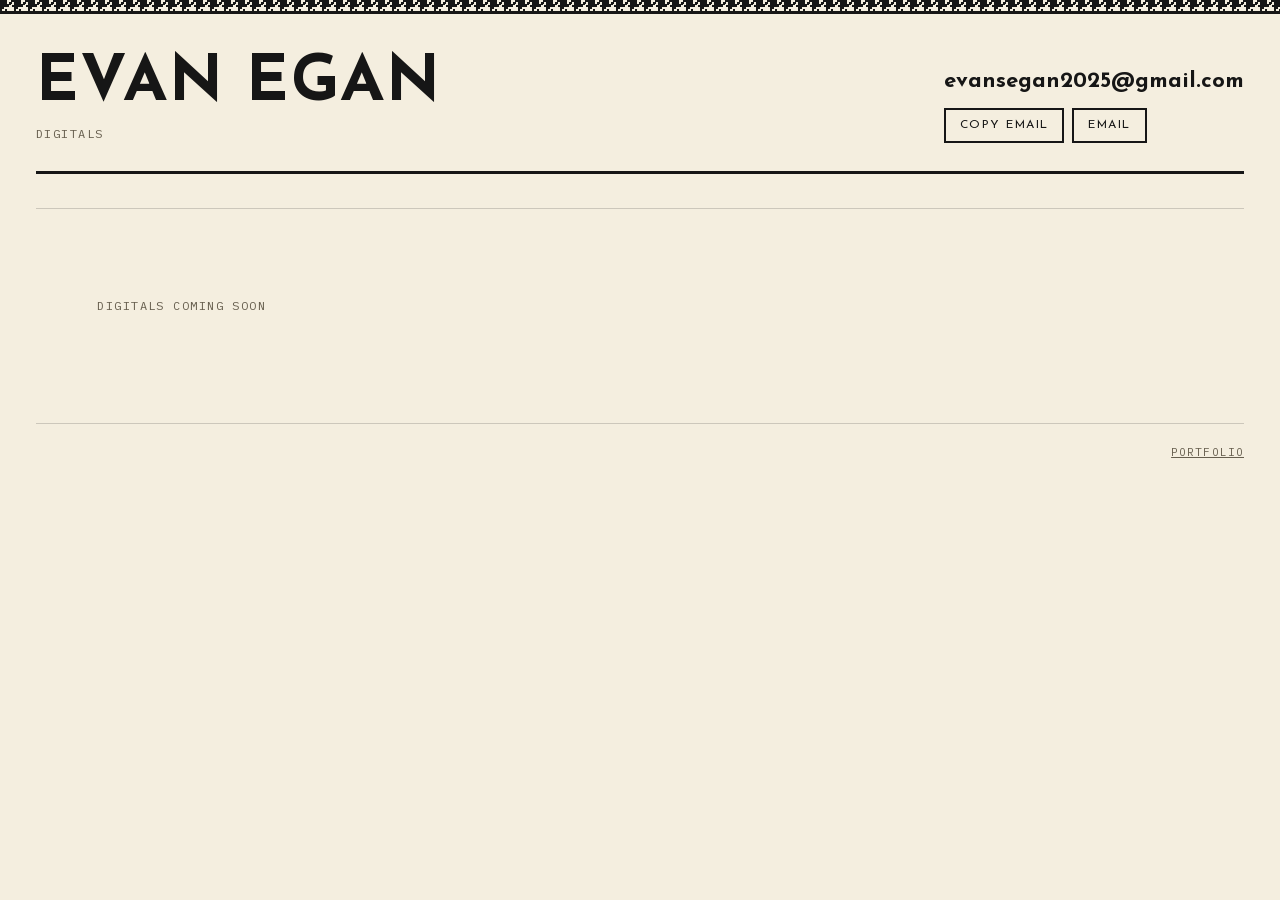
==== digitals/index.html @ afbad803 "Unlisted digitals page for agencies esegan.com/digitals/: name, stats, contact (copy or email) and t" ====
<!doctype html>
<html lang="en">
<head>
<meta charset="utf-8">
<meta name="viewport" content="width=device-width, initial-scale=1, viewport-fit=cover">
<!-- Unlisted: nothing on the site links here, and search engines are asked not to index it. -->
<meta name="robots" content="noindex, nofollow, noimageindex">
<title>Evan Egan | Digitals</title>
<meta name="theme-color" content="#f4eedf">
<link rel="icon" href="data:image/svg+xml,%3Csvg xmlns='http://www.w3.org/2000/svg' viewBox='0 0 64 64'%3E%3Crect width='64' height='64' rx='14' fill='%23161616'/%3E%3Ctext x='32' y='42' font-family='Georgia,serif' font-size='28' text-anchor='middle' fill='%23f4eedf'%3EEE%3C/text%3E%3C/svg%3E">
<link rel="stylesheet" href="../fonts.css?v=2">
<style>
:root{
  --paper:#f4eedf; --ink:#161616; --muted:#665e4e; --rule:rgba(22,22,22,.18); --cell:#e9e2d0; --accent:#b8301e;
  --f-title:'Josefin Sans',sans-serif; --f-mono:'IBM Plex Mono',ui-monospace,Menlo,monospace;
  --hound:url("data:image/svg+xml,%3Csvg xmlns='http://www.w3.org/2000/svg' width='8' height='8' viewBox='0 0 8 8' shape-rendering='crispEdges'%3E%3Cpath d='M0 0h4v1h-4zM6 0h2v1h-2zM0 1h4v1h-4zM5 1h2v1h-2zM0 2h6v1h-6zM0 3h5v1h-5zM7 3h1v1h-1zM0 4h2v1h-2zM0 5h1v1h-1zM3 5h1v1h-1zM2 6h2v1h-2zM1 7h2v1h-2z' fill='%23161616'/%3E%3C/svg%3E");
}
*{box-sizing:border-box}
html{-webkit-text-size-adjust:100%}
body{margin:0;background:var(--paper);color:var(--ink);font-family:var(--f-title);font-size:16px;line-height:1.5;-webkit-font-smoothing:antialiased}
.band{height:14px;background:var(--hound) 0 0/14px 14px;border-bottom:3px solid var(--ink)}
.wrap{max-width:1240px;margin:0 auto;padding:0 16px}
header{display:flex;flex-wrap:wrap;align-items:flex-end;justify-content:space-between;gap:20px 32px;padding:40px 0 28px;border-bottom:3px solid var(--ink)}
h1{margin:0;font-weight:700;text-transform:uppercase;letter-spacing:.02em;font-size:clamp(34px,7vw,64px);line-height:.95}
.kicker{margin:10px 0 0;font-family:var(--f-mono);font-size:12px;letter-spacing:.12em;text-transform:uppercase;color:var(--muted)}
.contact{display:flex;flex-direction:column;align-items:flex-start;gap:10px}
.email{font-weight:700;font-size:clamp(17px,2.2vw,22px);user-select:all;overflow-wrap:anywhere}
.acts{display:flex;flex-wrap:wrap;gap:8px}
.btn{display:inline-flex;align-items:center;gap:6px;font:inherit;font-size:12px;letter-spacing:.12em;text-transform:uppercase;padding:8px 14px;border:2px solid var(--ink);background:transparent;color:var(--ink);text-decoration:none;cursor:pointer;line-height:1.2}
.btn:hover{background:var(--ink);color:var(--paper)}
.btn:focus-visible,.shot:focus-visible{outline:2px solid var(--accent);outline-offset:3px}
.stats{display:flex;flex-wrap:wrap;gap:14px 40px;margin:0;padding:18px 0 16px;border-bottom:1px solid var(--rule)}
.stats dt{font-family:var(--f-mono);font-size:11px;letter-spacing:.12em;text-transform:uppercase;color:var(--muted)}
.stats dd{margin:4px 0 0;font-weight:700;font-size:18px;line-height:1.2}
.grid{list-style:none;margin:28px 0 0;padding:0;display:grid;grid-template-columns:repeat(auto-fill,minmax(min(100%,260px),1fr));gap:14px}
.shot{all:unset;box-sizing:border-box;display:block;width:100%;cursor:zoom-in;background:var(--cell);aspect-ratio:var(--cellr,2/3);position:relative;overflow:hidden}
.shot img{position:absolute;inset:0;width:100%;height:100%;object-fit:contain;display:block}
.cap{margin:6px 0 0;font-family:var(--f-mono);font-size:11px;letter-spacing:.08em;text-transform:uppercase;color:var(--muted)}
.empty{padding:60px 0;text-align:center;color:var(--muted);font-family:var(--f-mono);font-size:12px;letter-spacing:.12em;text-transform:uppercase}
footer{display:flex;justify-content:space-between;flex-wrap:wrap;gap:8px 20px;margin-top:48px;padding:20px 0 40px;border-top:1px solid var(--rule);font-family:var(--f-mono);font-size:11px;letter-spacing:.1em;text-transform:uppercase;color:var(--muted)}
footer a{color:inherit}
/* full-size view */
dialog{border:0;padding:0;margin:0;width:100vw;height:100dvh;max-width:none;max-height:none;background:rgba(14,13,11,.96);color:#f4eedf}
dialog[open]{display:grid;grid-template-rows:auto minmax(0,1fr) auto}
dialog::backdrop{background:transparent}
.lb-bar{display:flex;justify-content:space-between;align-items:center;gap:12px;padding:calc(env(safe-area-inset-top,0px) + 12px) 16px 12px}
.lb-stage{position:relative;min-height:0;margin:0 8px}
.lb-stage img{position:absolute;inset:0;width:100%;height:100%;object-fit:contain;display:block}
.lb-n,.lb-cap{font-family:var(--f-mono);font-size:12px;letter-spacing:.1em;text-transform:uppercase;color:rgba(244,238,223,.75)}
dialog .btn{border-color:#f4eedf;color:#f4eedf}
dialog .btn:hover{background:#f4eedf;color:var(--ink)}
dialog .btn:disabled{opacity:.3;cursor:default;background:transparent;color:#f4eedf}
@media (prefers-reduced-motion:no-preference){.shot img{transition:transform .4s cubic-bezier(.2,.7,.2,1)}.shot:hover img{transform:scale(1.02)}}
</style>
</head>
<body>
<script>
/*
  Digitals for agencies. Edit this block.

  Add photos with:   python3 tools/add-photos.py "/path/to/Digitals" --digitals
  That makes web copies in digitals/photos/ with all camera and GPS data stripped,
  and prints the lines for `photos` below (with each photo's shape filled in).
  Order them the way agencies expect: headshot, profile, full length front, side, back.

  Stats left empty are hidden.
*/
window.DIGITALS = {
  name: 'Evan Egan',
  taken: '',                       // e.g. 'November 2026'
  email: 'evansegan2025@gmail.com',
  location: '',                    // e.g. 'Santa Cruz, CA'
  stats: [
    ['Height', ''],
    ['Chest', ''],
    ['Waist', ''],
    ['Hips', ''],
    ['Inseam', ''],
    ['Shoe', ''],
    ['Hair', ''],
    ['Eyes', ''],
  ],
  // [number, 'what the shot is', width / height]
  photos: [
  ],
};
</script>

<div class="band" aria-hidden="true"></div>
<div class="wrap">
  <header>
    <div>
      <h1 id="name"></h1>
      <p class="kicker" id="kicker"></p>
    </div>
    <div class="contact">
      <span class="email" id="email"></span>
      <div class="acts"><button class="btn" id="copy" type="button">Copy email</button><a class="btn" id="mail" href="#">Email</a></div>
    </div>
  </header>
  <dl class="stats" id="stats"></dl>
  <ul class="grid" id="grid"></ul>
  <footer><span id="foot"></span><a href="../">Portfolio</a></footer>
</div>

<dialog id="lb" aria-label="Photo">
  <div class="lb-bar"><span class="lb-n" id="lbN"></span><button class="btn" id="lbClose" type="button">Close</button></div>
  <div class="lb-stage" id="lbStage"></div>
  <div class="lb-bar"><button class="btn" id="lbPrev" type="button" aria-label="Previous photo">&larr;</button><span class="lb-cap" id="lbCap"></span><button class="btn" id="lbNext" type="button" aria-label="Next photo">&rarr;</button></div>
</dialog>

<script>
(() => {
  'use strict';
  const D = window.DIGITALS, $ = s => document.querySelector(s);
  const esc = s => String(s ?? '').replace(/[&<>"']/g, c => ({ '&': '&amp;', '<': '&lt;', '>': '&gt;', '"': '&quot;', "'": '&#39;' }[c]));
  const pad = n => String(n).padStart(3, '0');
  const shots = (D.photos || []).map(([n, alt, ratio]) => ({ alt: alt || '', ratio: ratio || 2 / 3, lg: `photos/${pad(n)}-lg.jpg`, sm: `photos/${pad(n)}-sm.jpg` }));

  $('#name').textContent = D.name;
  $('#kicker').textContent = ['Digitals', D.taken, D.location].filter(Boolean).join(' · ');
  $('#email').textContent = D.email;
  $('#mail').href = `mailto:${D.email}?subject=${encodeURIComponent(D.name + ' digitals')}`;
  $('#foot').textContent = `${shots.length ? shots.length + ' photos, unretouched' : ''}`;

  const stats = (D.stats || []).filter(([, v]) => v);
  $('#stats').innerHTML = stats.map(([k, v]) => `<div><dt>${esc(k)}</dt><dd>${esc(v)}</dd></div>`).join('');
  $('#stats').hidden = !stats.length;

  // every cell takes the shape most of the photos share, and shows each photo whole (never cropped)
  if (shots.length) {
    const rs = shots.map(s => s.ratio).sort((a, b) => a - b);
    document.documentElement.style.setProperty('--cellr', rs[Math.floor(rs.length / 2)]);
  }
  $('#grid').innerHTML = shots.length
    ? shots.map((s, i) => `<li><button class="shot" type="button" data-i="${i}" aria-label="View larger: ${esc(s.alt || 'photo ' + (i + 1))}"><img src="${s.sm}" srcset="${s.sm} 720w, ${s.lg} 1600w" sizes="(min-width: 1240px) 300px, (min-width: 600px) 45vw, 100vw" alt="${esc(s.alt)}" loading="${i < 4 ? 'eager' : 'lazy'}" decoding="async"></button>${s.alt ? `<p class="cap">${esc(s.alt)}</p>` : ''}</li>`).join('')
    : '<li class="empty">Digitals coming soon</li>';

  async function copy(btn) {
    const label = 'Copy email';
    try { await navigator.clipboard.writeText(D.email); btn.textContent = 'Copied'; }
    catch (e) { const r = document.createRange(); r.selectNodeContents($('#email')); const s = getSelection(); s.removeAllRanges(); s.addRange(r); btn.textContent = 'Selected, copy it'; }
    setTimeout(() => { btn.textContent = label; }, 1800);
  }
  $('#copy').addEventListener('click', e => copy(e.currentTarget));

  // full-size view
  const lb = $('#lb');
  let cur = -1, opener = null;
  function show(i) {
    cur = i; const s = shots[i];
    $('#lbStage').innerHTML = `<img src="${s.lg}" alt="${esc(s.alt)}">`;
    $('#lbN').textContent = `${i + 1} / ${shots.length}`;
    $('#lbCap').textContent = s.alt;
    $('#lbPrev').disabled = i <= 0;
    $('#lbNext').disabled = i >= shots.length - 1;
  }
  function open(i, from) { opener = from; show(i); if (!lb.open) lb.showModal(); $('#lbClose').focus(); }
  function close() { lb.close(); }
  lb.addEventListener('close', () => { $('#lbStage').innerHTML = ''; if (opener) opener.focus(); });
  $('#grid').addEventListener('click', e => { const b = e.target.closest('.shot'); if (b) open(+b.dataset.i, b); });
  $('#lbClose').addEventListener('click', close);
  $('#lbPrev').addEventListener('click', () => cur > 0 && show(cur - 1));
  $('#lbNext').addEventListener('click', () => cur < shots.length - 1 && show(cur + 1));
  lb.addEventListener('click', e => { if (e.target === lb || e.target.id === 'lbStage') close(); });
  lb.addEventListener('keydown', e => {
    if (e.key === 'ArrowRight' && cur < shots.length - 1) show(cur + 1);
    else if (e.key === 'ArrowLeft' && cur > 0) show(cur - 1);
  });
  let x = null;
  lb.addEventListener('touchstart', e => { x = e.touches[0].clientX; }, { passive: true });
  lb.addEventListener('touchend', e => {
    if (x === null) return; const dx = e.changedTouches[0].clientX - x; x = null;
    if (dx < -45 && cur < shots.length - 1) show(cur + 1); else if (dx > 45 && cur > 0) show(cur - 1);
  });
})();
</script>
</body>
</html>
---- fonts.css ----
/* Self-hosted Google Fonts (SIL Open Font License), latin subset. */
@font-face {
  font-family: 'Archivo';
  font-style: normal;
  font-weight: 400 800;
  font-stretch: 62% 125%;
  font-display: swap;
  src: url(assets/fonts/Archivo-normal-400_800.woff2) format('woff2');
  unicode-range: U+0000-00FF, U+0131, U+0152-0153, U+02BB-02BC, U+02C6, U+02DA, U+02DC, U+0304, U+0308, U+0329, U+2000-206F, U+20AC, U+2122, U+2191, U+2193, U+2212, U+2215, U+FEFF, U+FFFD;
}
@font-face {
  font-family: 'Caveat';
  font-style: normal;
  font-weight: 500 700;
  font-display: swap;
  src: url(assets/fonts/Caveat-normal-500_700.woff2) format('woff2');
  unicode-range: U+0000-00FF, U+0131, U+0152-0153, U+02BB-02BC, U+02C6, U+02DA, U+02DC, U+0304, U+0308, U+0329, U+2000-206F, U+20AC, U+2122, U+2191, U+2193, U+2212, U+2215, U+FEFF, U+FFFD;
}
@font-face {
  font-family: 'IBM Plex Mono';
  font-style: normal;
  font-weight: 400;
  font-display: swap;
  src: url(assets/fonts/IBMPlexMono-normal-400.woff2) format('woff2');
  unicode-range: U+0000-00FF, U+0131, U+0152-0153, U+02BB-02BC, U+02C6, U+02DA, U+02DC, U+0304, U+0308, U+0329, U+2000-206F, U+20AC, U+2122, U+2191, U+2193, U+2212, U+2215, U+FEFF, U+FFFD;
}
@font-face {
  font-family: 'IBM Plex Mono';
  font-style: normal;
  font-weight: 500;
  font-display: swap;
  src: url(assets/fonts/IBMPlexMono-normal-500.woff2) format('woff2');
  unicode-range: U+0000-00FF, U+0131, U+0152-0153, U+02BB-02BC, U+02C6, U+02DA, U+02DC, U+0304, U+0308, U+0329, U+2000-206F, U+20AC, U+2122, U+2191, U+2193, U+2212, U+2215, U+FEFF, U+FFFD;
}
@font-face {
  font-family: 'Josefin Sans';
  font-style: normal;
  font-weight: 400 700;
  font-display: swap;
  src: url(assets/fonts/JosefinSans-normal-400_700.woff2) format('woff2');
  unicode-range: U+0000-00FF, U+0131, U+0152-0153, U+02BB-02BC, U+02C6, U+02DA, U+02DC, U+0304, U+0308, U+0329, U+2000-206F, U+20AC, U+2122, U+2191, U+2193, U+2212, U+2215, U+FEFF, U+FFFD;
}
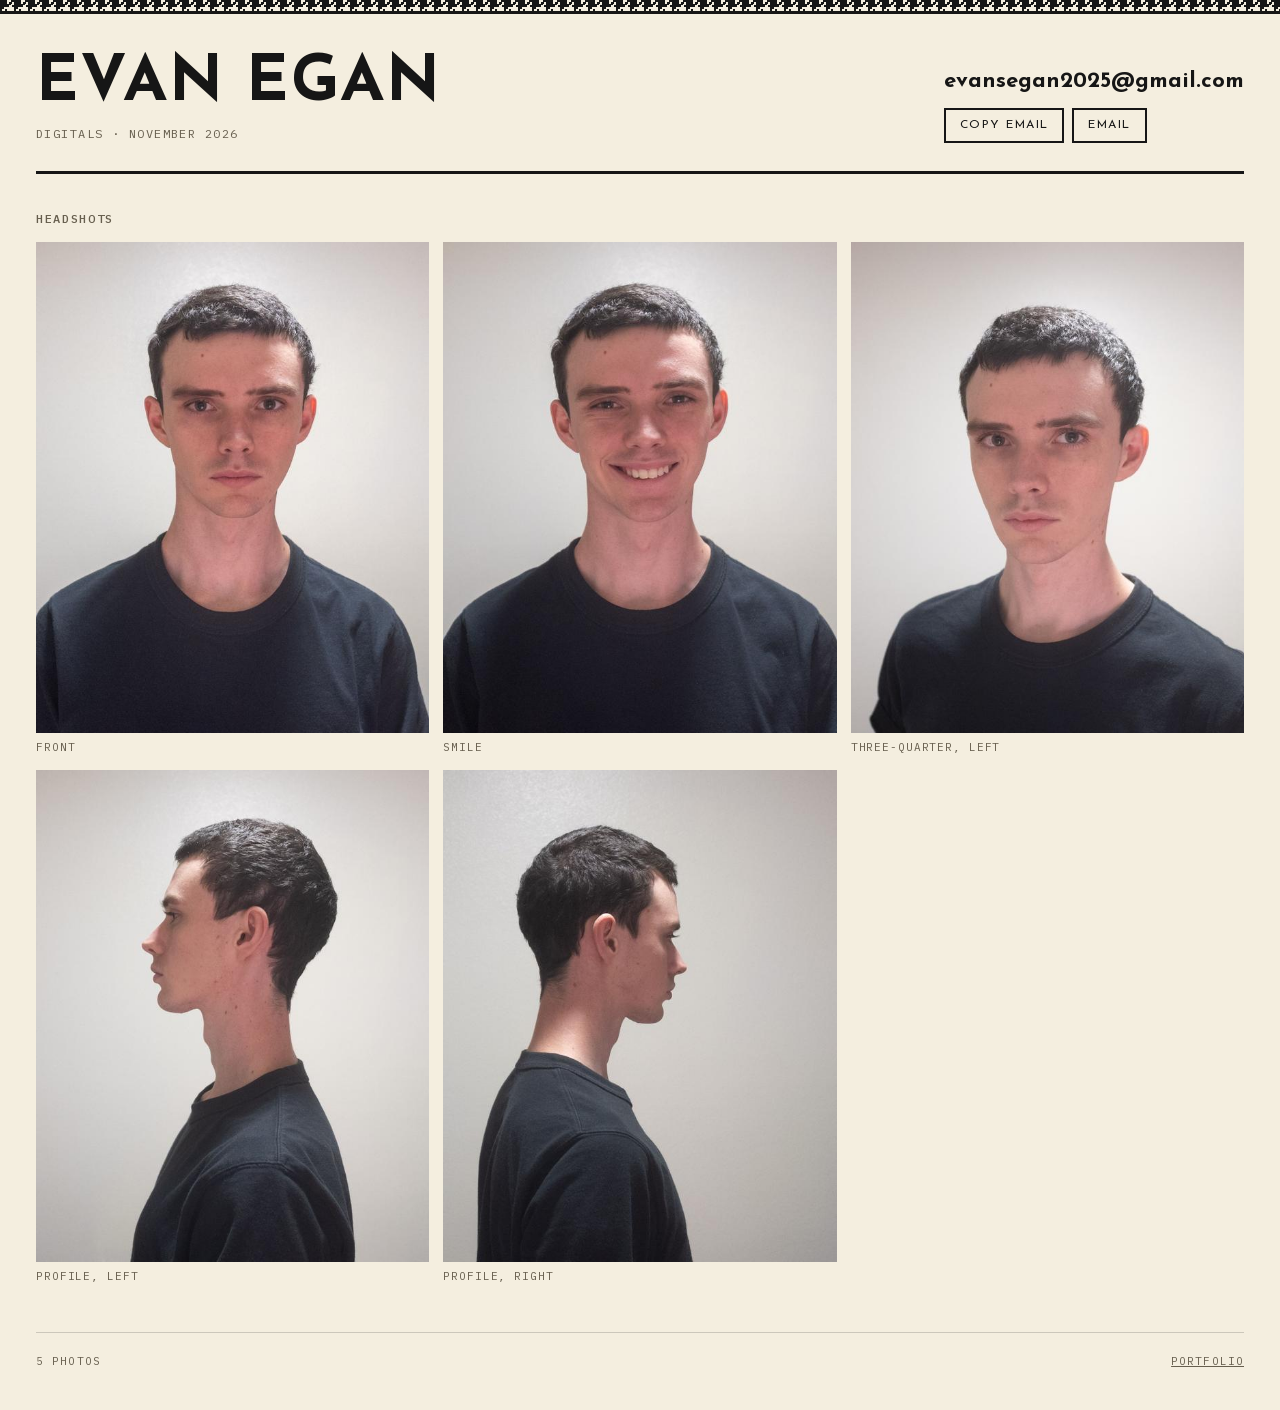
==== commit 8bc0b2fd: "Digitals: five headshots, in sections - Headshots: front, smile, three-quarter left, profile left an" ====
--- a/digitals/index.html
+++ b/digitals/index.html
@@ -16,6 +16,7 @@
   --hound:url("data:image/svg+xml,%3Csvg xmlns='http://www.w3.org/2000/svg' width='8' height='8' viewBox='0 0 8 8' shape-rendering='crispEdges'%3E%3Cpath d='M0 0h4v1h-4zM6 0h2v1h-2zM0 1h4v1h-4zM5 1h2v1h-2zM0 2h6v1h-6zM0 3h5v1h-5zM7 3h1v1h-1zM0 4h2v1h-2zM0 5h1v1h-1zM3 5h1v1h-1zM2 6h2v1h-2zM1 7h2v1h-2z' fill='%23161616'/%3E%3C/svg%3E");
 }
 *{box-sizing:border-box}
+[hidden]{display:none!important}
 html{-webkit-text-size-adjust:100%}
 body{margin:0;background:var(--paper);color:var(--ink);font-family:var(--f-title);font-size:16px;line-height:1.5;-webkit-font-smoothing:antialiased}
 .band{height:14px;background:var(--hound) 0 0/14px 14px;border-bottom:3px solid var(--ink)}
@@ -32,11 +33,13 @@
 .stats{display:flex;flex-wrap:wrap;gap:14px 40px;margin:0;padding:18px 0 16px;border-bottom:1px solid var(--rule)}
 .stats dt{font-family:var(--f-mono);font-size:11px;letter-spacing:.12em;text-transform:uppercase;color:var(--muted)}
 .stats dd{margin:4px 0 0;font-weight:700;font-size:18px;line-height:1.2}
-.grid{list-style:none;margin:28px 0 0;padding:0;display:grid;grid-template-columns:repeat(auto-fill,minmax(min(100%,260px),1fr));gap:14px}
-.shot{all:unset;box-sizing:border-box;display:block;width:100%;cursor:zoom-in;background:var(--cell);aspect-ratio:var(--cellr,2/3);position:relative;overflow:hidden}
+.sec{margin-top:36px}
+.sec h2{margin:0 0 14px;font-family:var(--f-mono);font-weight:500;font-size:12px;letter-spacing:.14em;text-transform:uppercase;color:var(--muted)}
+.grid{list-style:none;margin:0;padding:0;display:grid;grid-template-columns:repeat(auto-fill,minmax(min(100%,300px),1fr));gap:14px}
+.shot{all:unset;box-sizing:border-box;display:block;width:100%;cursor:zoom-in;background:var(--cell);aspect-ratio:var(--cellr,.8);position:relative;overflow:hidden}
 .shot img{position:absolute;inset:0;width:100%;height:100%;object-fit:contain;display:block}
 .cap{margin:6px 0 0;font-family:var(--f-mono);font-size:11px;letter-spacing:.08em;text-transform:uppercase;color:var(--muted)}
-.empty{padding:60px 0;text-align:center;color:var(--muted);font-family:var(--f-mono);font-size:12px;letter-spacing:.12em;text-transform:uppercase}
+.empty{list-style:none;padding:60px 0;text-align:center;color:var(--muted);font-family:var(--f-mono);font-size:12px;letter-spacing:.12em;text-transform:uppercase}
 footer{display:flex;justify-content:space-between;flex-wrap:wrap;gap:8px 20px;margin-top:48px;padding:20px 0 40px;border-top:1px solid var(--rule);font-family:var(--f-mono);font-size:11px;letter-spacing:.1em;text-transform:uppercase;color:var(--muted)}
 footer a{color:inherit}
 /* full-size view */
@@ -61,13 +64,14 @@
   Add photos with:   python3 tools/add-photos.py "/path/to/Digitals" --digitals
   That makes web copies in digitals/photos/ with all camera and GPS data stripped,
   and prints the lines for `photos` below (with each photo's shape filled in).
-  Order them the way agencies expect: headshot, profile, full length front, side, back.
+  A line with just a heading in quotes starts a new section, e.g. 'Headshots' or 'Full length'.
+  Each section's grid takes the shape of its own photos.
 
   Stats left empty are hidden.
 */
 window.DIGITALS = {
   name: 'Evan Egan',
-  taken: '',                       // e.g. 'November 2026'
+  taken: 'November 2026',
   email: 'evansegan2025@gmail.com',
   location: '',                    // e.g. 'Santa Cruz, CA'
   stats: [
@@ -80,8 +84,14 @@
     ['Hair', ''],
     ['Eyes', ''],
   ],
-  // [number, 'what the shot is', width / height]
+  // 'Section heading', then [number, 'what the shot is', width / height]
   photos: [
+    'Headshots',
+    [1, 'Front', 0.8],
+    [2, 'Smile', 0.8],
+    [3, 'Three-quarter, left', 0.8],
+    [4, 'Profile, left', 0.8],
+    [5, 'Profile, right', 0.8],
   ],
 };
 </script>
@@ -99,7 +109,7 @@
     </div>
   </header>
   <dl class="stats" id="stats"></dl>
-  <ul class="grid" id="grid"></ul>
+  <div id="grid"></div>
   <footer><span id="foot"></span><a href="../">Portfolio</a></footer>
 </div>
 
@@ -115,26 +125,33 @@
   const D = window.DIGITALS, $ = s => document.querySelector(s);
   const esc = s => String(s ?? '').replace(/[&<>"']/g, c => ({ '&': '&amp;', '<': '&lt;', '>': '&gt;', '"': '&quot;', "'": '&#39;' }[c]));
   const pad = n => String(n).padStart(3, '0');
-  const shots = (D.photos || []).map(([n, alt, ratio]) => ({ alt: alt || '', ratio: ratio || 2 / 3, lg: `photos/${pad(n)}-lg.jpg`, sm: `photos/${pad(n)}-sm.jpg` }));
+  // a heading string starts a section; every other entry is [number, caption, width / height]
+  const secs = [], shots = [];
+  (D.photos || []).forEach(e => {
+    if (typeof e === 'string') { secs.push({ h: e, list: [] }); return; }
+    if (!secs.length) secs.push({ h: '', list: [] });
+    const [n, alt, ratio] = e, sec = secs[secs.length - 1];
+    const s = { alt: alt || '', sec: sec.h, ratio: ratio || .8, i: shots.length, lg: `photos/${pad(n)}-lg.jpg`, sm: `photos/${pad(n)}-sm.jpg` };
+    sec.list.push(s); shots.push(s);
+  });
+  const label = s => [s.sec, s.alt].filter(Boolean).join(', ');
 
   $('#name').textContent = D.name;
   $('#kicker').textContent = ['Digitals', D.taken, D.location].filter(Boolean).join(' · ');
   $('#email').textContent = D.email;
   $('#mail').href = `mailto:${D.email}?subject=${encodeURIComponent(D.name + ' digitals')}`;
-  $('#foot').textContent = `${shots.length ? shots.length + ' photos, unretouched' : ''}`;
+  $('#foot').textContent = shots.length ? `${shots.length} photo${shots.length === 1 ? '' : 's'}` : '';
 
   const stats = (D.stats || []).filter(([, v]) => v);
   $('#stats').innerHTML = stats.map(([k, v]) => `<div><dt>${esc(k)}</dt><dd>${esc(v)}</dd></div>`).join('');
   $('#stats').hidden = !stats.length;
 
-  // every cell takes the shape most of the photos share, and shows each photo whole (never cropped)
-  if (shots.length) {
-    const rs = shots.map(s => s.ratio).sort((a, b) => a - b);
-    document.documentElement.style.setProperty('--cellr', rs[Math.floor(rs.length / 2)]);
-  }
+  // each section's cells take the shape most of its photos share, and show every photo whole (never cropped)
+  const median = list => { const rs = list.map(s => s.ratio).sort((a, b) => a - b); return rs[Math.floor(rs.length / 2)]; };
+  const cell = s => `<li><button class="shot" type="button" data-i="${s.i}" aria-label="View larger: ${esc(label(s) || 'photo ' + (s.i + 1))}"><img src="${s.sm}" srcset="${s.sm} 720w, ${s.lg} 2000w" sizes="(min-width: 1240px) 400px, (min-width: 660px) 45vw, 100vw" alt="${esc(label(s))}" loading="${s.i < 4 ? 'eager' : 'lazy'}" decoding="async"></button>${s.alt ? `<p class="cap">${esc(s.alt)}</p>` : ''}</li>`;
   $('#grid').innerHTML = shots.length
-    ? shots.map((s, i) => `<li><button class="shot" type="button" data-i="${i}" aria-label="View larger: ${esc(s.alt || 'photo ' + (i + 1))}"><img src="${s.sm}" srcset="${s.sm} 720w, ${s.lg} 1600w" sizes="(min-width: 1240px) 300px, (min-width: 600px) 45vw, 100vw" alt="${esc(s.alt)}" loading="${i < 4 ? 'eager' : 'lazy'}" decoding="async"></button>${s.alt ? `<p class="cap">${esc(s.alt)}</p>` : ''}</li>`).join('')
-    : '<li class="empty">Digitals coming soon</li>';
+    ? secs.filter(g => g.list.length).map(g => `<section class="sec">${g.h ? `<h2>${esc(g.h)}</h2>` : ''}<ul class="grid" style="--cellr:${median(g.list)}">${g.list.map(cell).join('')}</ul></section>`).join('')
+    : '<p class="empty">Digitals coming soon</p>';
 
   async function copy(btn) {
     const label = 'Copy email';
@@ -149,9 +166,9 @@
   let cur = -1, opener = null;
   function show(i) {
     cur = i; const s = shots[i];
-    $('#lbStage').innerHTML = `<img src="${s.lg}" alt="${esc(s.alt)}">`;
+    $('#lbStage').innerHTML = `<img src="${s.lg}" alt="${esc(label(s))}">`;
     $('#lbN').textContent = `${i + 1} / ${shots.length}`;
-    $('#lbCap').textContent = s.alt;
+    $('#lbCap').textContent = label(s);
     $('#lbPrev').disabled = i <= 0;
     $('#lbNext').disabled = i >= shots.length - 1;
   }
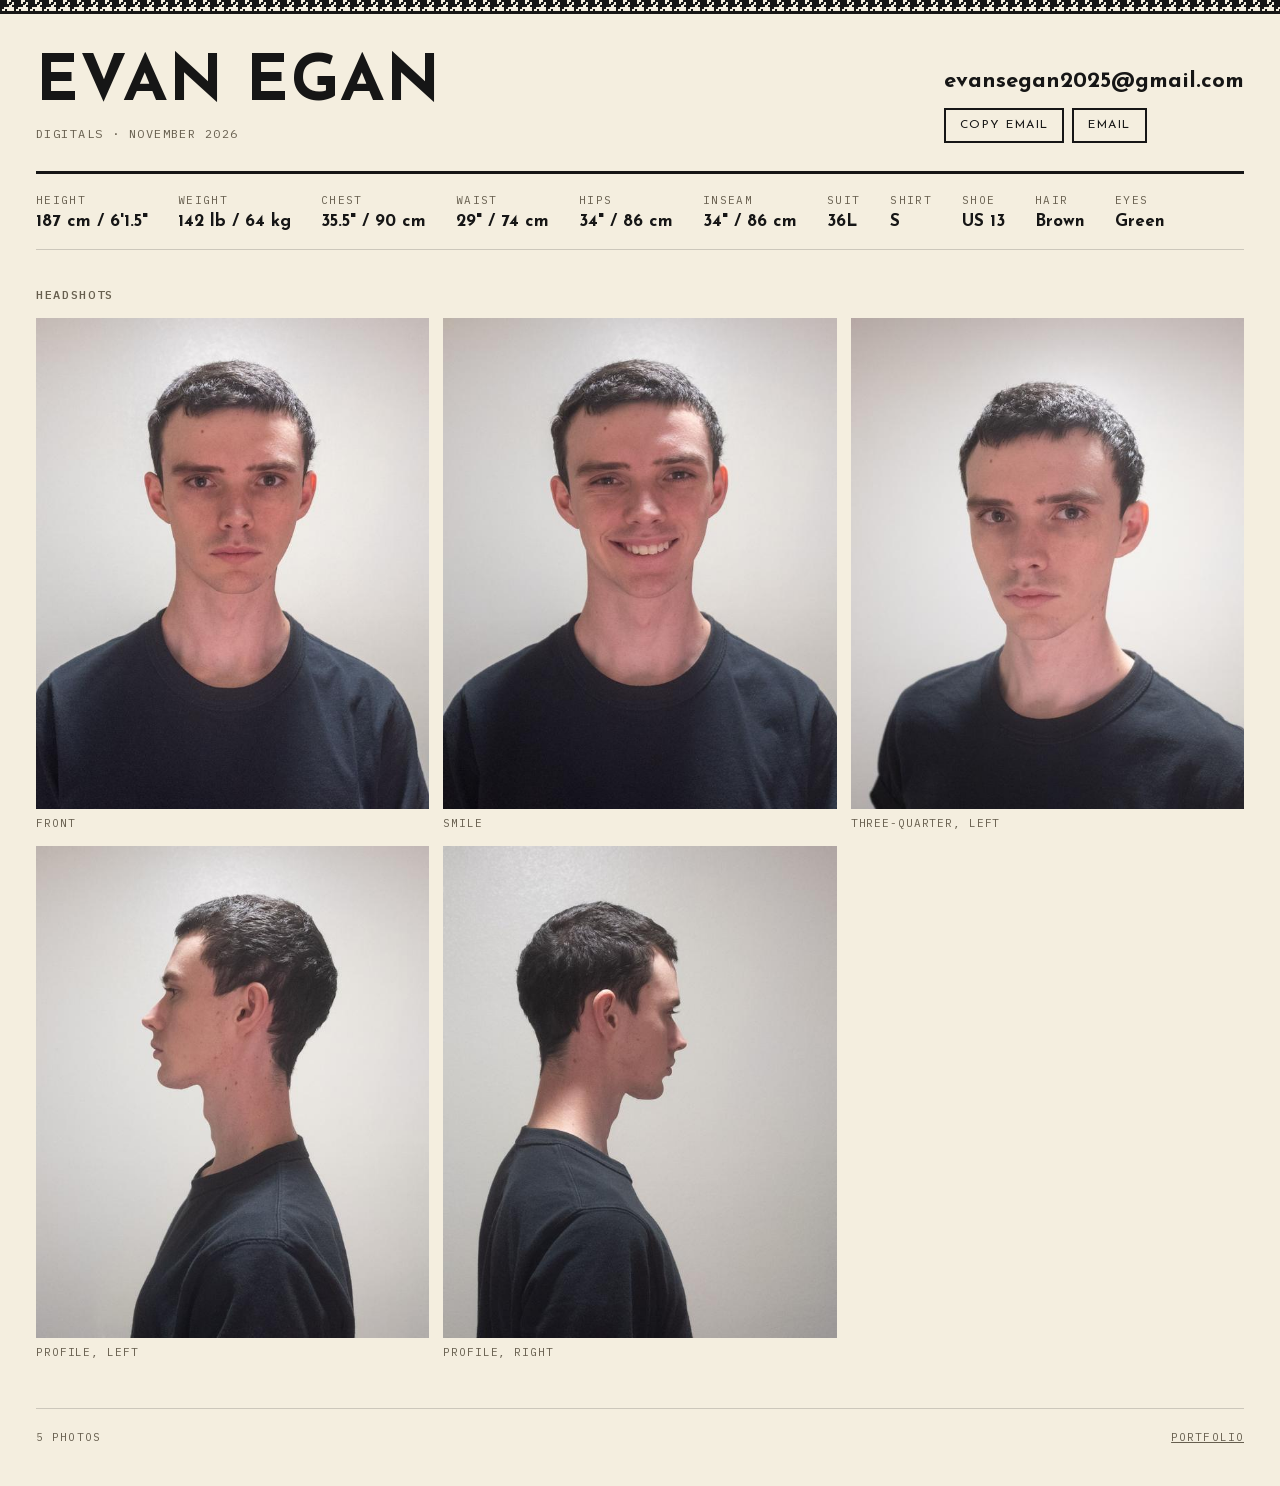
==== commit 25dd1628: "Digitals: stats Height, weight, chest, waist, hips, inseam, suit, shirt, shoe, hair and eyes, with m" ====
--- a/digitals/index.html
+++ b/digitals/index.html
@@ -30,9 +30,9 @@
 .btn{display:inline-flex;align-items:center;gap:6px;font:inherit;font-size:12px;letter-spacing:.12em;text-transform:uppercase;padding:8px 14px;border:2px solid var(--ink);background:transparent;color:var(--ink);text-decoration:none;cursor:pointer;line-height:1.2}
 .btn:hover{background:var(--ink);color:var(--paper)}
 .btn:focus-visible,.shot:focus-visible{outline:2px solid var(--accent);outline-offset:3px}
-.stats{display:flex;flex-wrap:wrap;gap:14px 40px;margin:0;padding:18px 0 16px;border-bottom:1px solid var(--rule)}
+.stats{display:flex;flex-wrap:wrap;gap:14px 30px;margin:0;padding:18px 0 16px;border-bottom:1px solid var(--rule)}
 .stats dt{font-family:var(--f-mono);font-size:11px;letter-spacing:.12em;text-transform:uppercase;color:var(--muted)}
-.stats dd{margin:4px 0 0;font-weight:700;font-size:18px;line-height:1.2}
+.stats dd{margin:4px 0 0;font-weight:700;font-size:17px;line-height:1.2;white-space:nowrap}
 .sec{margin-top:36px}
 .sec h2{margin:0 0 14px;font-family:var(--f-mono);font-weight:500;font-size:12px;letter-spacing:.14em;text-transform:uppercase;color:var(--muted)}
 .grid{list-style:none;margin:0;padding:0;display:grid;grid-template-columns:repeat(auto-fill,minmax(min(100%,300px),1fr));gap:14px}
@@ -75,14 +75,18 @@
   email: 'evansegan2025@gmail.com',
   location: '',                    // e.g. 'Santa Cruz, CA'
   stats: [
-    ['Height', ''],
-    ['Chest', ''],
-    ['Waist', ''],
-    ['Hips', ''],
-    ['Inseam', ''],
-    ['Shoe', ''],
-    ['Hair', ''],
-    ['Eyes', ''],
+    ['Height', '187 cm / 6\'1.5"'],
+    ['Weight', '142 lb / 64 kg'],
+    ['Chest', '35.5" / 90 cm'],
+    ['Waist', '29" / 74 cm'],
+    ['Hips', '34" / 86 cm'],
+    ['Inseam', '34" / 86 cm'],
+    ['Suit', '36L'],
+    ['Shirt', 'S'],
+    ['Shoe', 'US 13'],
+    ['Hair', 'Brown'],
+    ['Eyes', 'Green'],
+    // also common: ['Neck', '15"'], ['Sleeve', '34"']
   ],
   // 'Section heading', then [number, 'what the shot is', width / height]
   photos: [
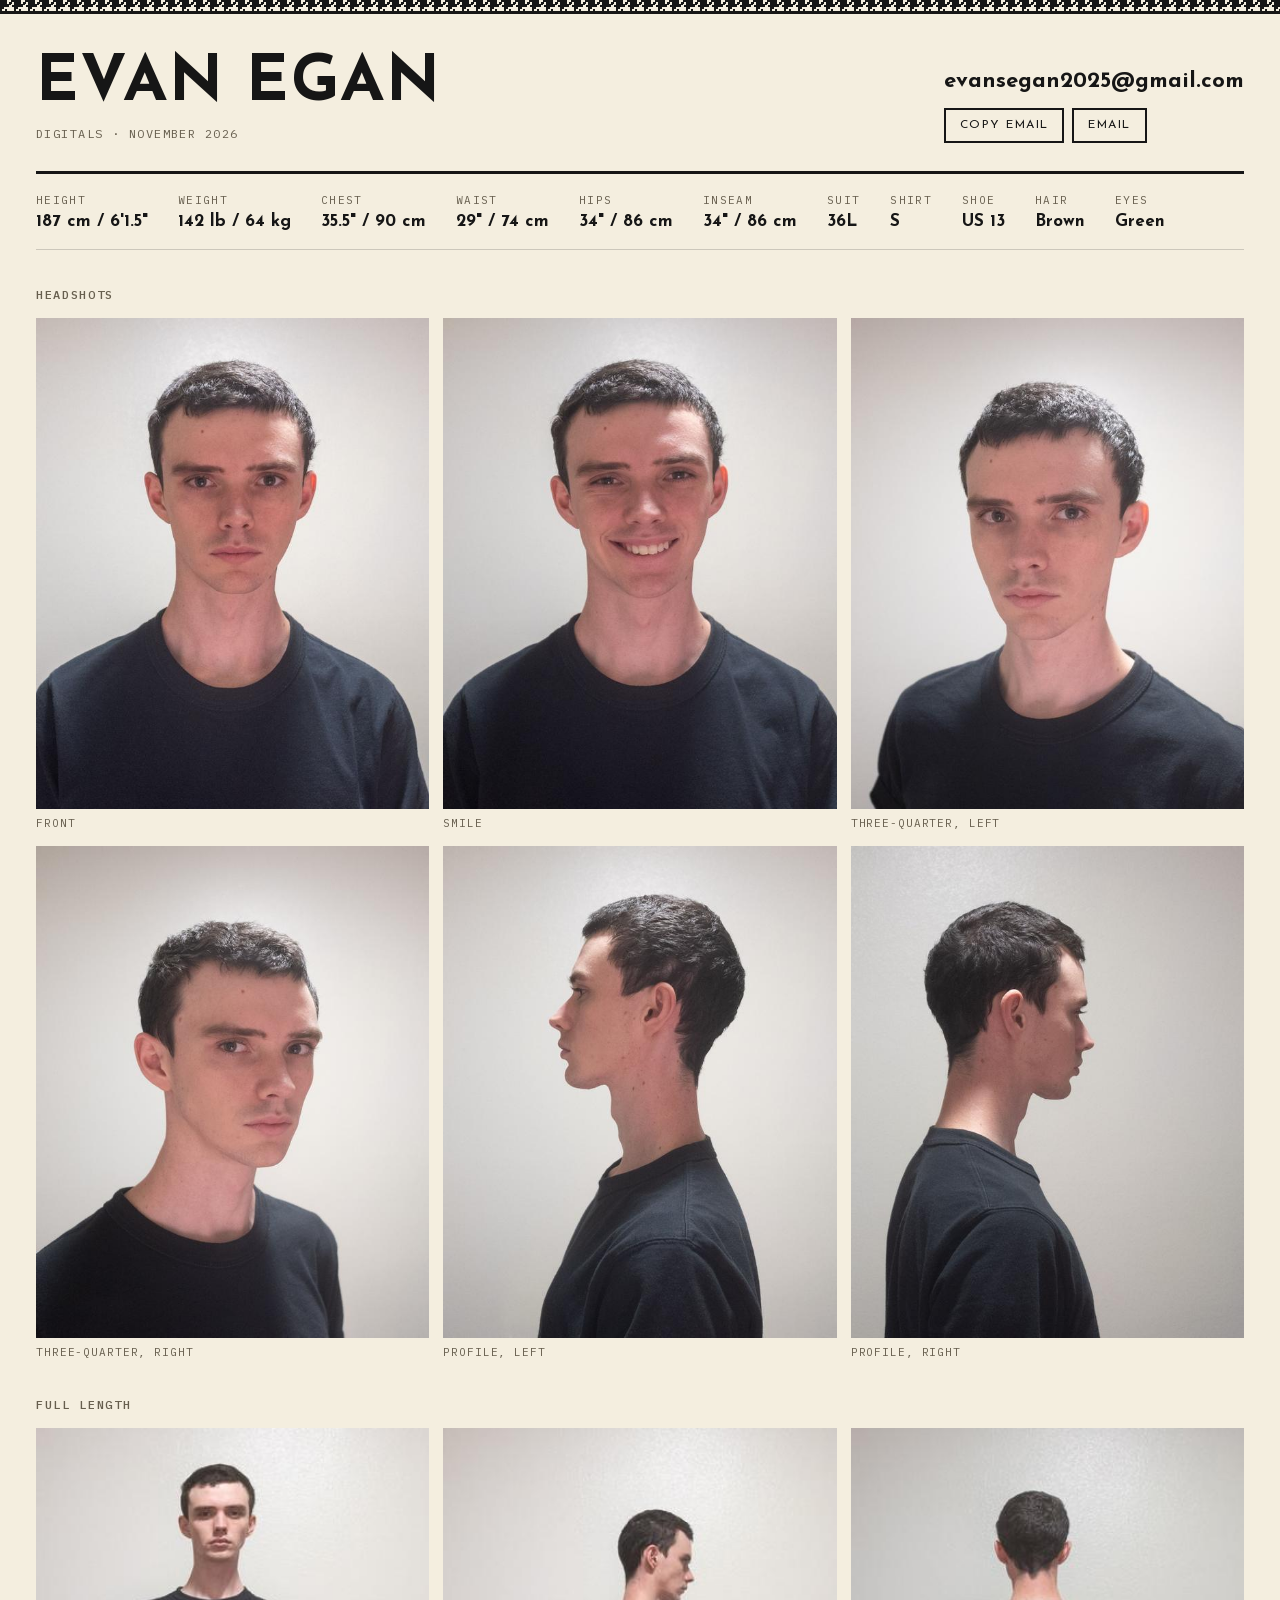
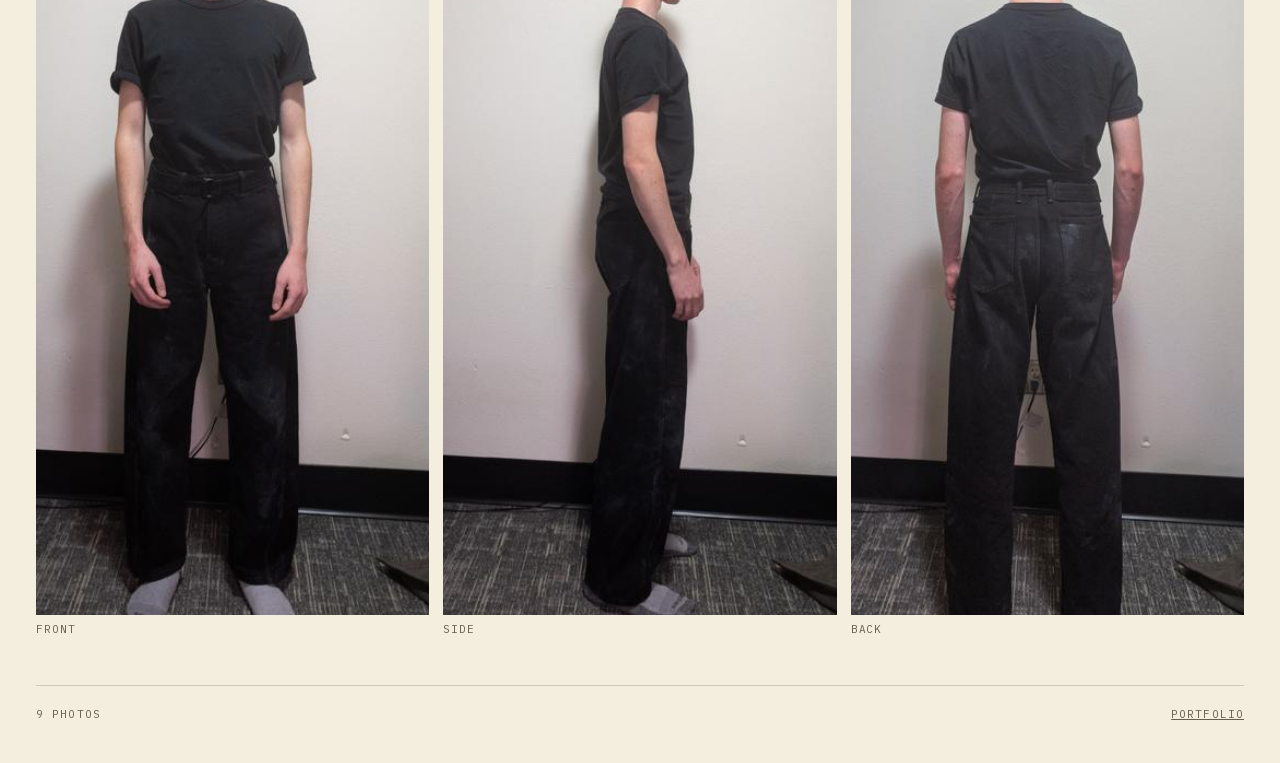
==== commit 51b83ec5: "Digitals: all nine photos, headshots and full length Headshots: front, smile, three-quarter left and" ====
--- a/digitals/index.html
+++ b/digitals/index.html
@@ -94,8 +94,13 @@
     [1, 'Front', 0.8],
     [2, 'Smile', 0.8],
     [3, 'Three-quarter, left', 0.8],
-    [4, 'Profile, left', 0.8],
-    [5, 'Profile, right', 0.8],
+    [4, 'Three-quarter, right', 0.8],
+    [5, 'Profile, left', 0.8],
+    [6, 'Profile, right', 0.8],
+    'Full length',
+    [7, 'Front', 0.5],
+    [8, 'Side', 0.5],
+    [9, 'Back', 0.5],
   ],
 };
 </script>
